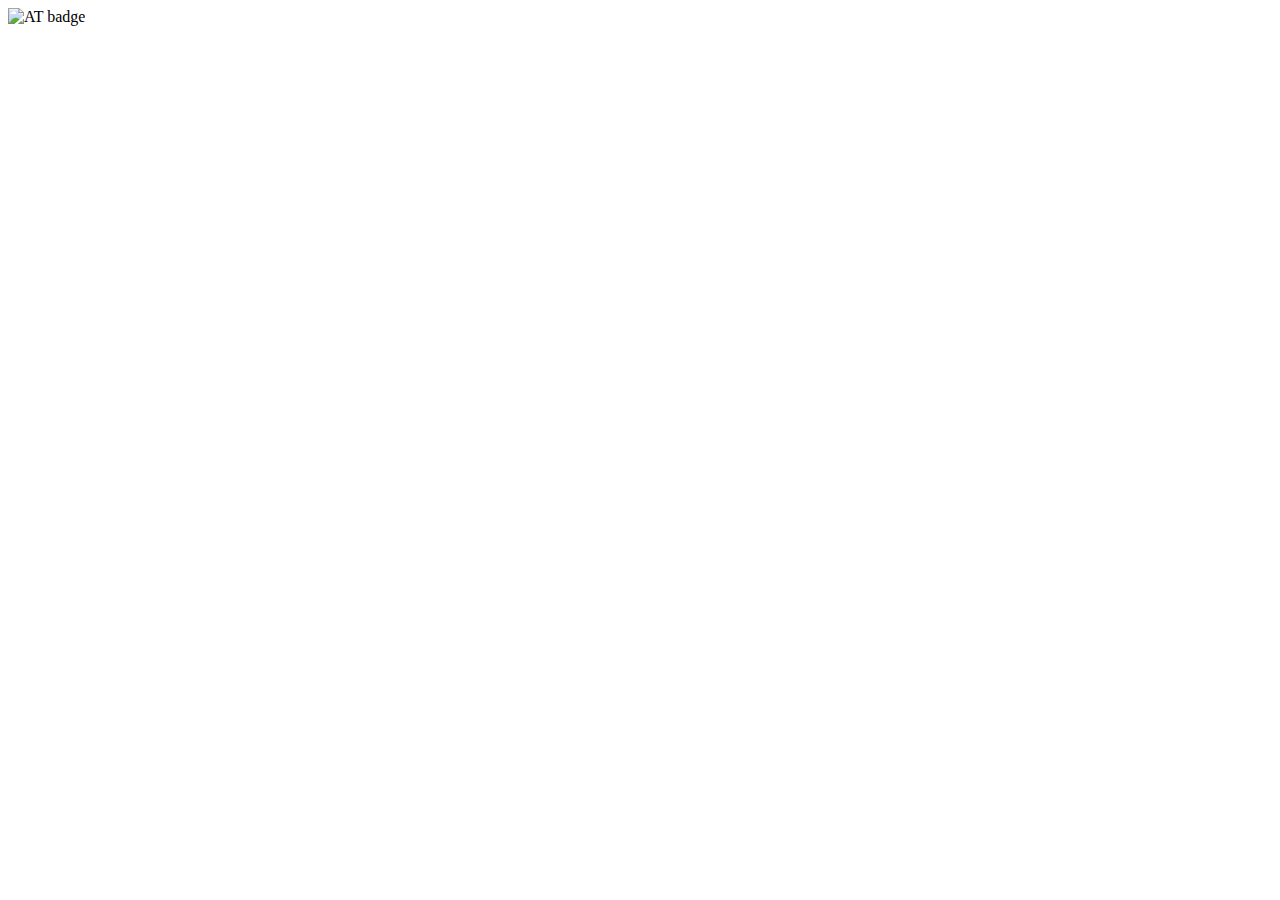
==== index.html @ 68be9c56 "second commit" ====
<!DOCTYPE html>
<html lang="en">
  <!-- The DOCTYPE tells the browser what kind of document this is (HTML) -->

  <head>
    <!-- The head tag includes important information about the page -->
    <meta charset="UTF-8">
    <!-- This is the title of your page (what appears in the name of a browser tab) -->
    <title>Dans Portfolio</title>
    <!-- The bootstrap css stylesheet -->
    <link rel="stylesheet" href="https://maxcdn.bootstrapcdn.com/bootstrap/4.0.0-beta.3/css/bootstrap.min.css" integrity="sha384-Zug+QiDoJOrZ5t4lssLdxGhVrurbmBWopoEl+M6BdEfwnCJZtKxi1KgxUyJq13dy" crossorigin="anonymous">
    <link rel="stylesheet" href="css/style.css">


  </head>

  <body>
    <header class="header">
      <div>
        <div class="logo">
          <img src="images/British_Army_Ammunition_Technician_Badge.jpg" alt="AT badge">
        </div>
        <div class="title">

        </div>
      </div>
    </header>

  </body>

</html>
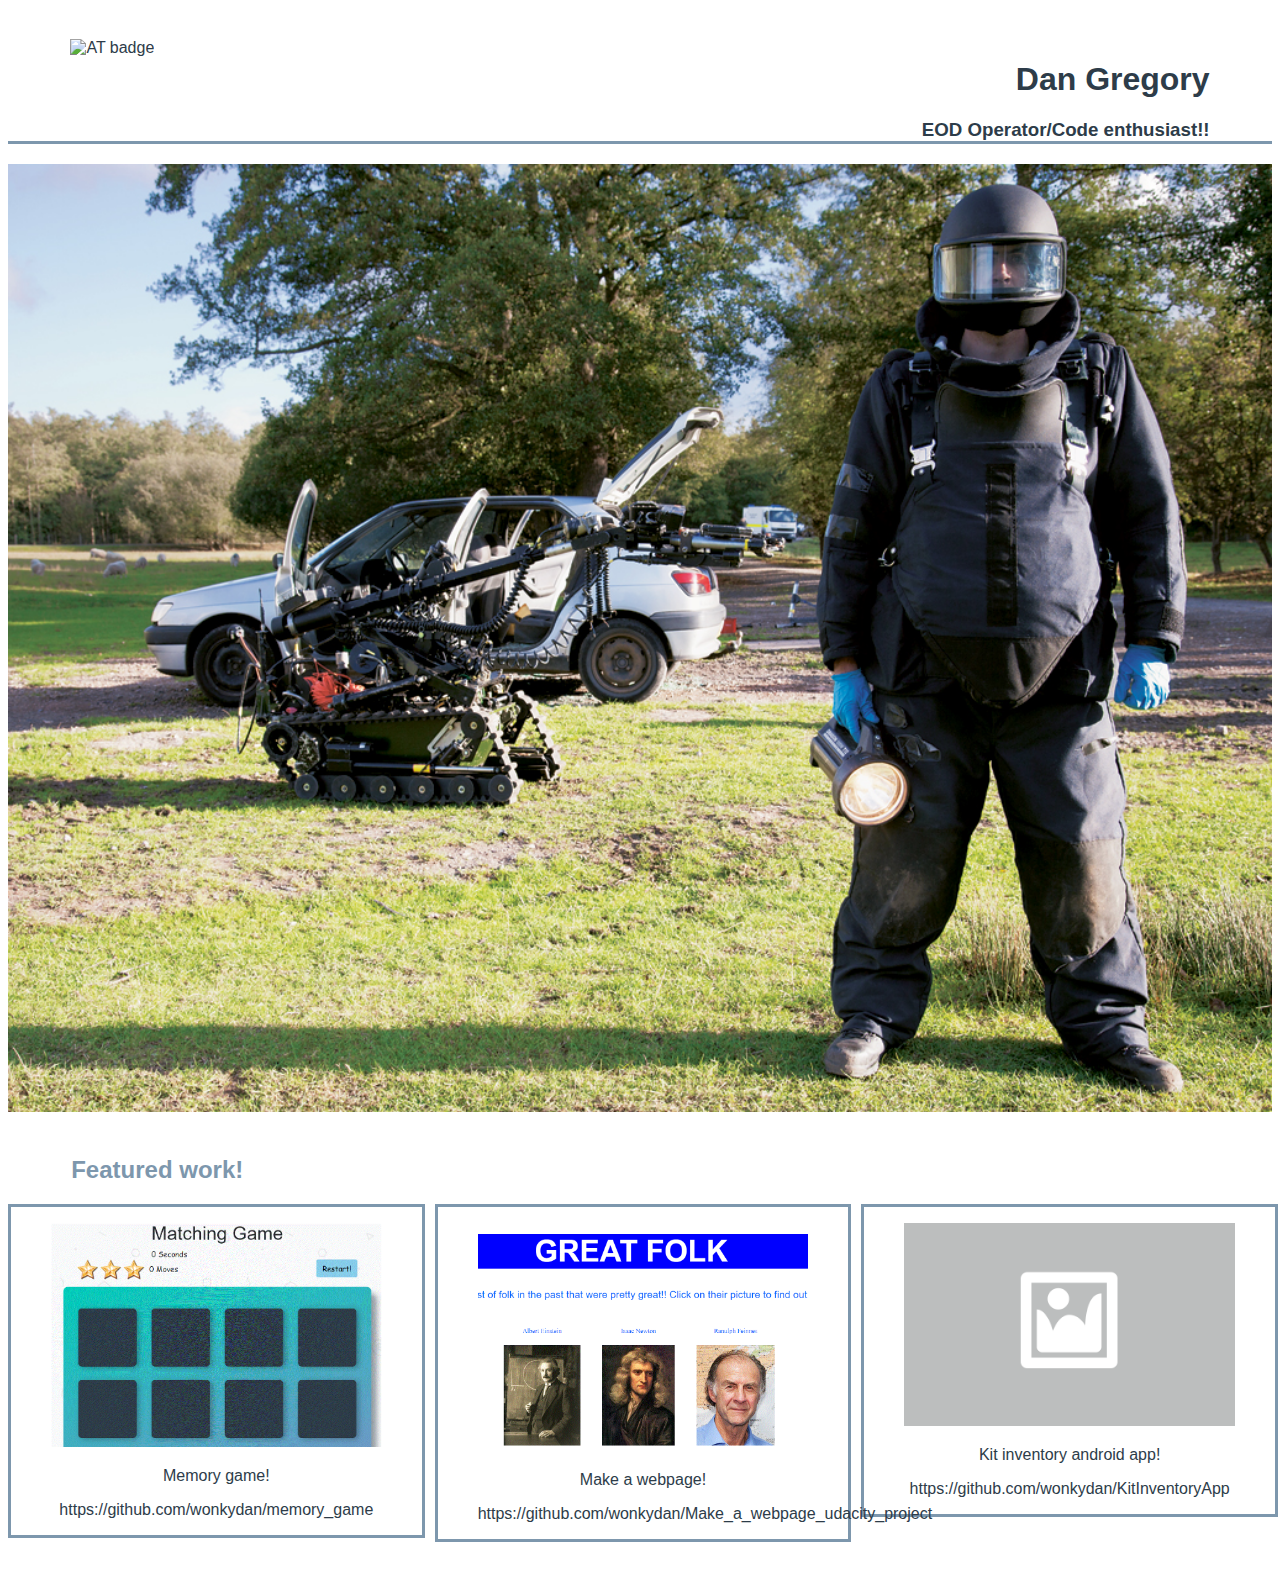
==== commit 07d0e904: "Second commit" ====
--- a/index.html
+++ b/index.html
@@ -21,10 +21,65 @@
           <img src="images/British_Army_Ammunition_Technician_Badge.jpg" alt="AT badge">
         </div>
         <div class="title">
-
+          <h1>Dan Gregory</h1>
+          <h3>EOD Operator/Code enthusiast!!</h3>
         </div>
       </div>
     </header>
+    <div class="main_section">
+      <!-- image taken from https://static.independent.co.uk/s3fs-public/thumbnails/image/2011/11/05/19/Newpic.jpg -->
+      <img class="main_image" src="images/EOD_operator_and_wheelbarow.jpg" alt="EOD operator and wheelbaror">
+      <div>
+        <h2 class="bottom_title">Featured work!</h2>
+        <div class="bottom_section">
+          <a href="https://github.com/wonkydan/memory_game">
+            <div class="bottom_item">
+              <figure>
+                <img src="images/match_game.gif" alt="placeholder" class="bottom_img">
+                <figcaption>
+                  <p>
+                    Memory game!
+                  </p>
+                  <p>
+                    https://github.com/wonkydan/memory_game
+                  </p>
+                </figcaption>
+              </figure>
+            </div>
+          </a>
+          <a href="https://github.com/wonkydan/Make_a_webpage_udacity_project">
+            <div class="bottom_item">
+              <figure>
+                <img src="images/site.gif" alt="placeholder" class="bottom_img">
+                <figcaption>
+                  <p>
+                    Make a webpage!
+                  </p>
+                  <p>
+                    https://github.com/wonkydan/Make_a_webpage_udacity_project
+                  </p>
+                </figcaption>
+              </figure>
+            </div>
+          </a>
+          <a href="https://github.com/wonkydan/KitInventoryApp">
+            <div class="bottom_item">
+              <figure>
+                <img src="images/placeholder.gif" alt="placeholder" class="bottom_img">
+                <figcaption>
+                  <p>
+                    Kit inventory android app!
+                  </p>
+                  <p>
+                    https://github.com/wonkydan/KitInventoryApp
+                  </p>
+                </figcaption>
+              </figure>
+            </div>
+          </a>
+        </div>
+      </div>
+    </div>
 
   </body>
 
--- a/css/style.css
+++ b/css/style.css
@@ -0,0 +1,65 @@
+body {
+  font-family: sans-serif;
+  color: #2d3c49;
+}
+
+figcaption {
+  text-align: center;
+}
+
+.header {
+  width: 100%;
+  border-bottom: 3px solid #7d97ad;
+  column-count: 2;
+  margin-bottom: 20px;
+}
+
+.logo {
+  width: 70%;
+  padding-top: 5%;
+  padding-bottom: 10%;
+  padding-left: 10%
+}
+
+.title {
+  text-align: right;
+  padding-top: 5%;
+  padding-right: 10%
+}
+
+.main_section {
+  width: 100%;
+}
+
+.main_image {
+  width: 100%;
+  margin-bottom: 20px;
+}
+
+.bottom_title {
+  padding-left: 5%;
+  color: #7d97ad;
+}
+
+.bottom_section a {
+  text-decoration: none;
+}
+
+.bottom_section {
+  width: 100%;
+  column-count: 3;
+}
+
+.bottom_item {
+  color: #2d3c49;
+  width: 100%;
+  border: 3px solid #7d97ad;
+  margin-bottom: : 5px;
+  margin-bottom: 2em;
+}
+
+.bottom_img {
+  width: 100%;
+  height: auto;
+  max-height: 300px;
+}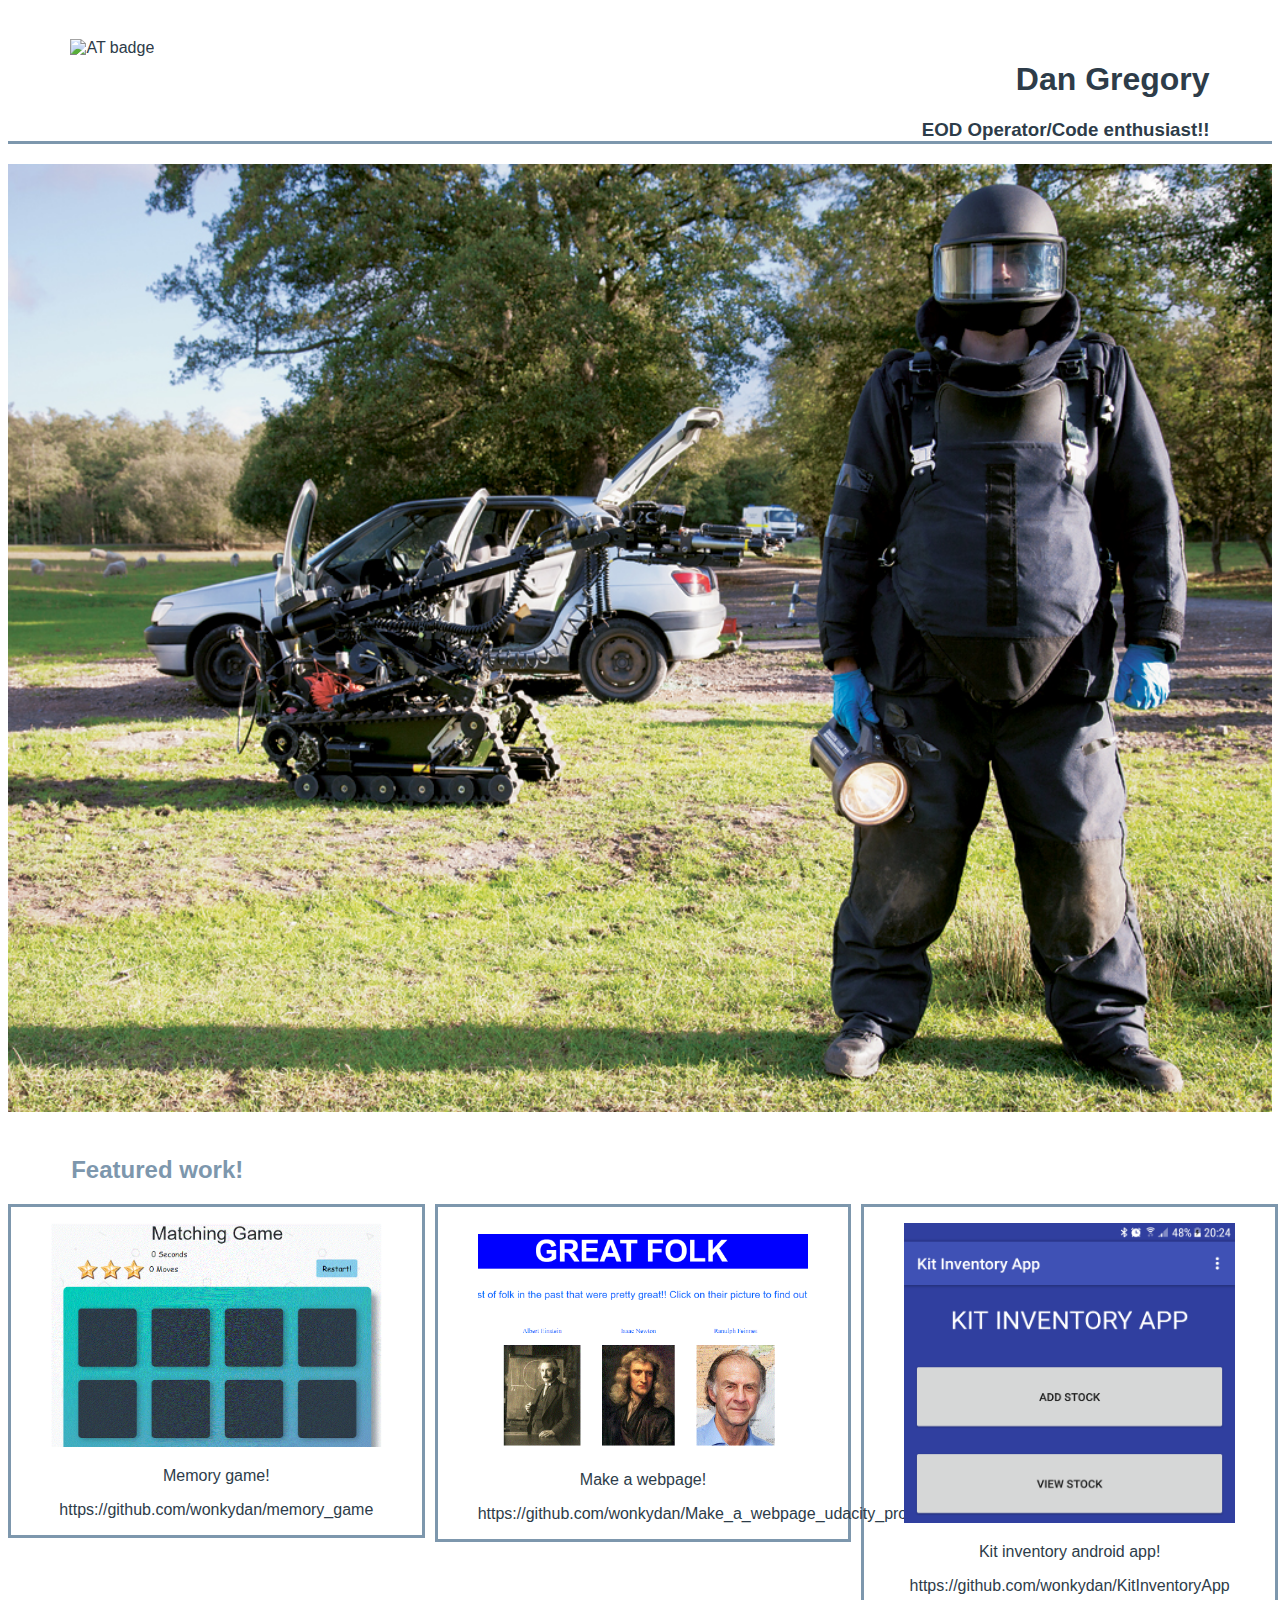
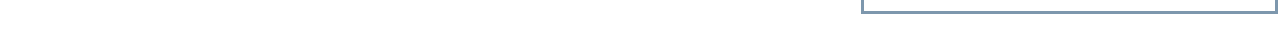
==== commit e5f766aa: "All photos added" ====
--- a/index.html
+++ b/index.html
@@ -15,6 +15,7 @@
   </head>
 
   <body>
+    <!-- The top section of the page with a log and my name/description -->
     <header class="header">
       <div>
         <div class="logo">
@@ -27,10 +28,12 @@
       </div>
     </header>
     <div class="main_section">
-      <!-- image taken from https://static.independent.co.uk/s3fs-public/thumbnails/image/2011/11/05/19/Newpic.jpg -->
+      <!-- image taken from https://static.independent.co.uk/s3fs-public/thumbnails/image/2011/11/05/19/Newpic.jpg
+            image of EOD operator by a wheelbarow-->
       <img class="main_image" src="images/EOD_operator_and_wheelbarow.jpg" alt="EOD operator and wheelbaror">
       <div>
         <h2 class="bottom_title">Featured work!</h2>
+        <!-- The bottom section of the page split into 3 columns which showcase my previous work-->
         <div class="bottom_section">
           <a href="https://github.com/wonkydan/memory_game">
             <div class="bottom_item">
@@ -65,7 +68,7 @@
           <a href="https://github.com/wonkydan/KitInventoryApp">
             <div class="bottom_item">
               <figure>
-                <img src="images/placeholder.gif" alt="placeholder" class="bottom_img">
+                <img src="images/kit_app.png" alt="placeholder" class="bottom_img">
                 <figcaption>
                   <p>
                     Kit inventory android app!
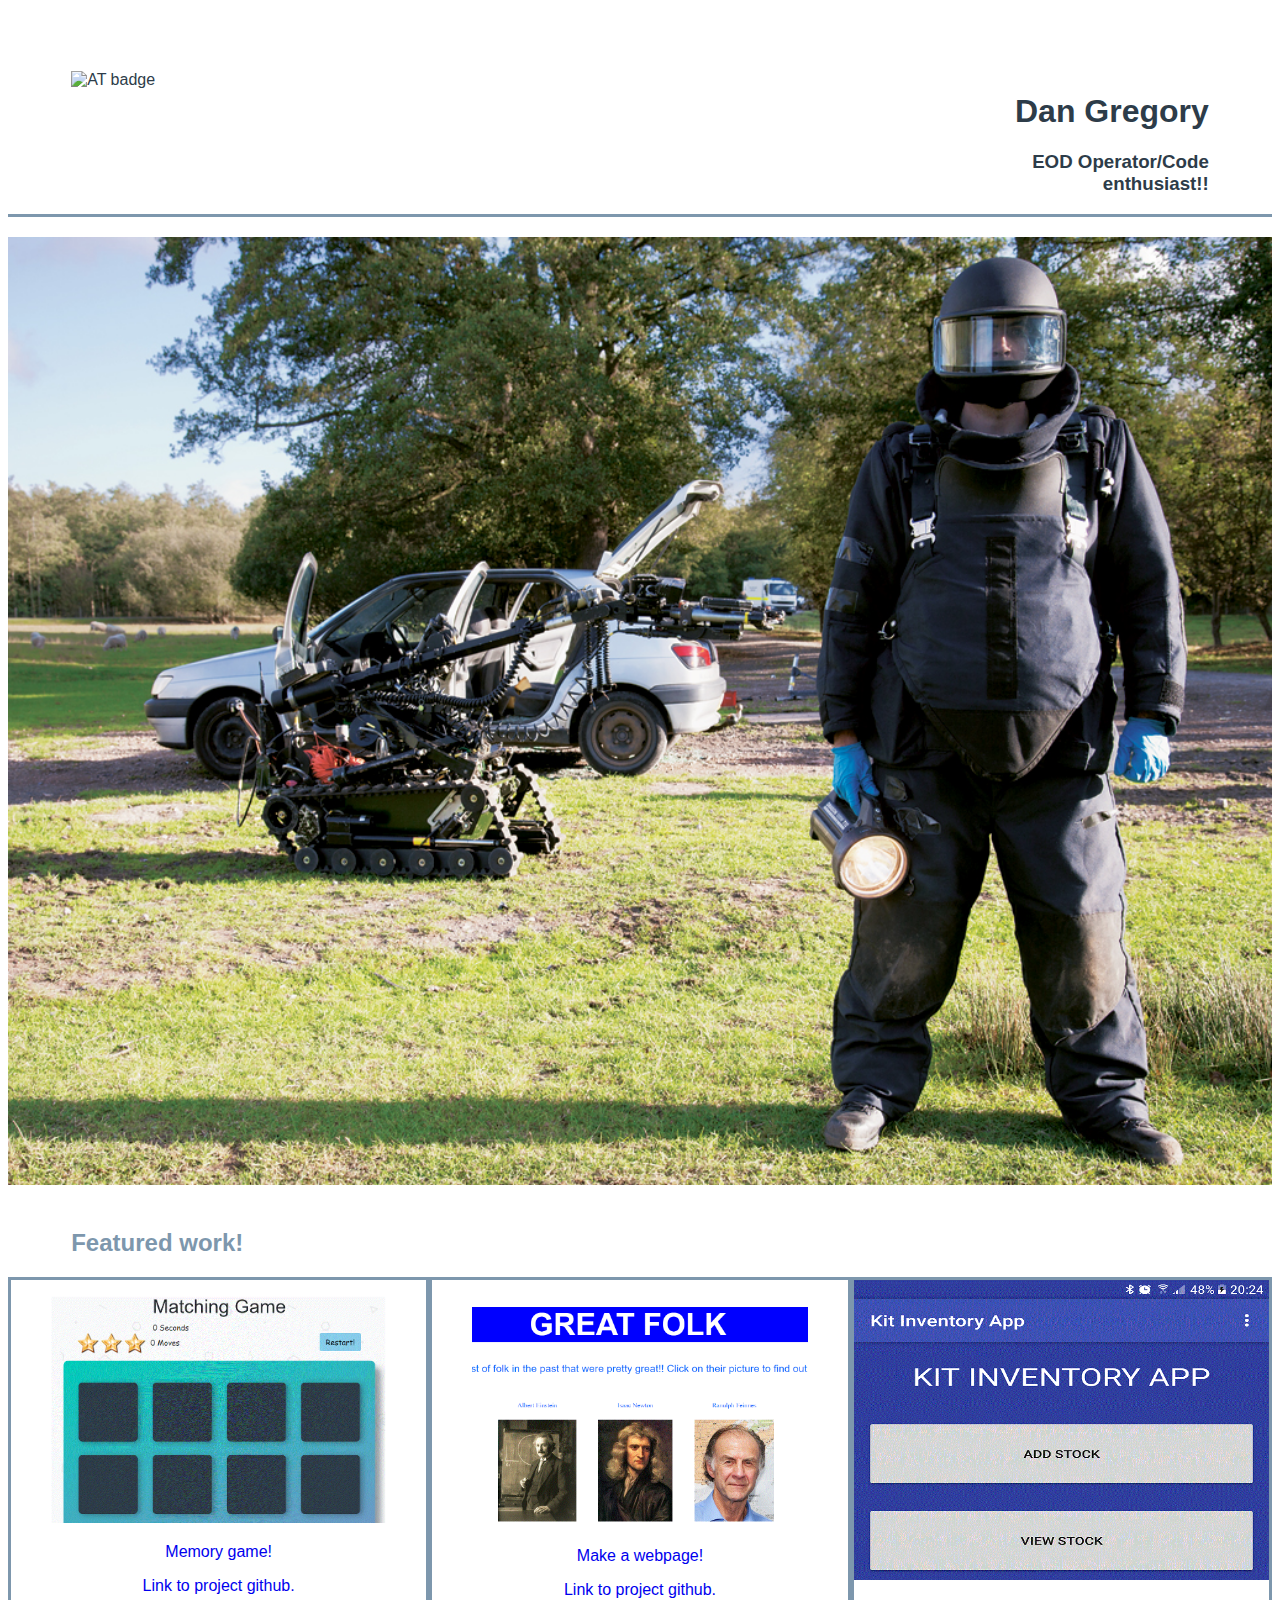
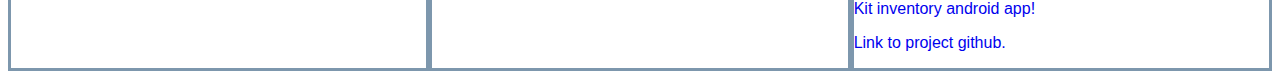
==== commit 64665337: "Ready for another review" ====
--- a/index.html
+++ b/index.html
@@ -8,16 +8,19 @@
     <!-- This is the title of your page (what appears in the name of a browser tab) -->
     <title>Dans Portfolio</title>
     <!-- The bootstrap css stylesheet -->
+    <link rel="stylesheet" href="https://cdnjs.cloudflare.com/ajax/libs/materialize/0.100.2/css/materialize.min.css">
     <link rel="stylesheet" href="https://maxcdn.bootstrapcdn.com/bootstrap/4.0.0-beta.3/css/bootstrap.min.css" integrity="sha384-Zug+QiDoJOrZ5t4lssLdxGhVrurbmBWopoEl+M6BdEfwnCJZtKxi1KgxUyJq13dy" crossorigin="anonymous">
+
+    <!-- importing flexbox -->
+    <link rel="stylesheet" href="https://unpkg.com/flexbox-style@latest/flexbox.min.css" />
     <link rel="stylesheet" href="css/style.css">
-
-
+    <meta name="viewport" content="width=device-width, initial-scale=1.0">
   </head>
 
   <body>
-    <!-- The top section of the page with a log and my name/description -->
-    <header class="header">
-      <div>
+    <div class="all">
+      <!-- The top section of the page with a log and my name/description -->
+      <header class="header">
         <div class="logo">
           <img src="images/British_Army_Ammunition_Technician_Badge.jpg" alt="AT badge">
         </div>
@@ -25,61 +28,69 @@
           <h1>Dan Gregory</h1>
           <h3>EOD Operator/Code enthusiast!!</h3>
         </div>
-      </div>
-    </header>
-    <div class="main_section">
-      <!-- image taken from https://static.independent.co.uk/s3fs-public/thumbnails/image/2011/11/05/19/Newpic.jpg
+      </header>
+      <div class="main_section">
+        <!-- image taken from https://static.independent.co.uk/s3fs-public/thumbnails/image/2011/11/05/19/Newpic.jpg
             image of EOD operator by a wheelbarow-->
-      <img class="main_image" src="images/EOD_operator_and_wheelbarow.jpg" alt="EOD operator and wheelbaror">
-      <div>
-        <h2 class="bottom_title">Featured work!</h2>
+        <div class="row">
+          <div class="col-xs-12 col-sm-12 col-md-12 col-lg-12">
+            <img class="main_image" src="images/EOD_operator_and_wheelbarow.jpg" alt="EOD operator and wheelbaror">
+          </div>
+        </div>
+        <div class="row">
+          <div class="col-xs-12 col-sm-12 col-md-12 col-lg-12">
+            <h2 class="bottom_title">Featured work!</h2>
+          </div>
+        </div>
         <!-- The bottom section of the page split into 3 columns which showcase my previous work-->
         <div class="bottom_section">
-          <a href="https://github.com/wonkydan/memory_game">
-            <div class="bottom_item">
-              <figure>
-                <img src="images/match_game.gif" alt="placeholder" class="bottom_img">
-                <figcaption>
-                  <p>
-                    Memory game!
-                  </p>
-                  <p>
-                    https://github.com/wonkydan/memory_game
-                  </p>
-                </figcaption>
-              </figure>
-            </div>
-          </a>
-          <a href="https://github.com/wonkydan/Make_a_webpage_udacity_project">
-            <div class="bottom_item">
-              <figure>
-                <img src="images/site.gif" alt="placeholder" class="bottom_img">
-                <figcaption>
-                  <p>
-                    Make a webpage!
-                  </p>
-                  <p>
-                    https://github.com/wonkydan/Make_a_webpage_udacity_project
-                  </p>
-                </figcaption>
-              </figure>
-            </div>
-          </a>
-          <a href="https://github.com/wonkydan/KitInventoryApp">
-            <div class="bottom_item">
-              <figure>
-                <img src="images/kit_app.png" alt="placeholder" class="bottom_img">
-                <figcaption>
-                  <p>
-                    Kit inventory android app!
-                  </p>
-                  <p>
-                    https://github.com/wonkydan/KitInventoryApp
-                  </p>
-                </figcaption>
-              </figure>
-            </div>
-          </a>
+          <div class="bottom_item">
+            <a href="https://github.com/wonkydan/memory_game">
+              <div class="container">
+                <figure>
+                  <img src="images/match_game.gif" alt="placeholder" class="bottom_img">
+                  <figcaption>
+                    <p>
+                      Memory game!
+                    </p>
+                    <p>
+                      Link to project github.
+                    </p>
+                  </figcaption>
+                </figure>
+              </div>
+            </a>
+          </div>
+          <div class="bottom_item">
+            <a href="https://github.com/wonkydan/Make_a_webpage_udacity_project">
+              <div class="container">
+                <figure>
+                  <img src="images/site.gif" alt="placeholder" class="bottom_img">
+                  <figcaption>
+                    <p>
+                      Make a webpage!
+                    </p>
+                    <p>
+                      Link to project github.
+                    </p>
+                  </figcaption>
+                </figure>
+              </div>
+            </a>
+          </div>
+          <div class="bottom_item">
+            <a href="https://github.com/wonkydan/KitInventoryApp">
+              <div class="container">
+                <img src="images/kit_app.gif" alt="placeholder" class="bottom_img">
+                <p>
+                  Kit inventory android app!
+                </p>
+                <p>
+                  Link to project github.
+                </p>
+              </div>
+            </a>
+          </div>
         </div>
       </div>
     </div>
--- a/css/style.css
+++ b/css/style.css
@@ -7,24 +7,31 @@
   text-align: center;
 }
 
+.all {
+  width: 100%;
+  display: flex;
+  flex-direction: column;
+}
+
 .header {
   width: 100%;
   border-bottom: 3px solid #7d97ad;
-  column-count: 2;
   margin-bottom: 20px;
+  display: inline-flex;
 }
 
 .logo {
   width: 70%;
   padding-top: 5%;
-  padding-bottom: 10%;
-  padding-left: 10%
+  padding-bottom: 10px;
+  padding-left: 5%;
 }
 
 .title {
   text-align: right;
   padding-top: 5%;
-  padding-right: 10%
+  padding-left: 10%;
+  padding-right: 5%;
 }
 
 .main_section {
@@ -48,18 +55,48 @@
 .bottom_section {
   width: 100%;
   column-count: 3;
+  display: flex;
 }
 
 .bottom_item {
   color: #2d3c49;
-  width: 100%;
+  width: 33%;
+  max-width: 33%;
   border: 3px solid #7d97ad;
-  margin-bottom: : 5px;
-  margin-bottom: 2em;
+  display: inline-flex;
+  flex-direction: column;
 }
 
 .bottom_img {
   width: 100%;
   height: auto;
+  max-height: 5em;
   max-height: 300px;
+}
+
+@media screen and (max-width: 900px) and (min-width: 426px) {
+  .bottom_section {
+    column-count: 2;
+    display: flex;
+    flex-wrap: wrap;
+  }
+  .bottom_item {
+    width: 50%;
+    max-width: 50%;
+  }
+}
+
+@media screen and (max-width: 425px) {
+  .logo {
+    display: none;
+  }
+  .bottom_section {
+    column-count: 1;
+    display: flex;
+    flex-wrap: wrap;
+  }
+  .bottom_item {
+    width: 100%;
+    max-width: 100%;
+  }
 }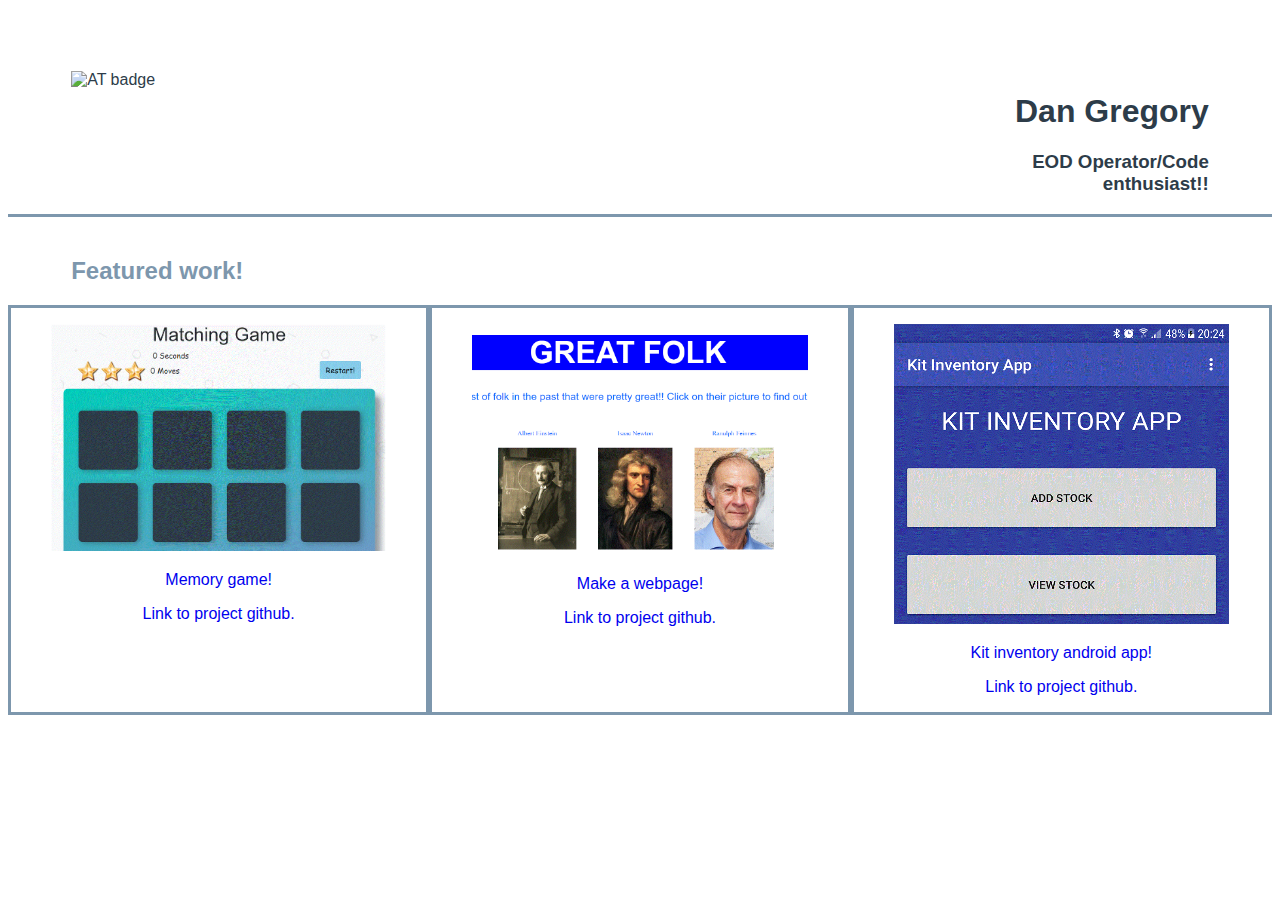
==== commit 21a0d9d6: "Added memory game" ====
--- a/index.html
+++ b/index.html
@@ -7,9 +7,6 @@
     <meta charset="UTF-8">
     <!-- This is the title of your page (what appears in the name of a browser tab) -->
     <title>Dans Portfolio</title>
-    <!-- The bootstrap css stylesheet -->
-    <link rel="stylesheet" href="https://cdnjs.cloudflare.com/ajax/libs/materialize/0.100.2/css/materialize.min.css">
-    <link rel="stylesheet" href="https://maxcdn.bootstrapcdn.com/bootstrap/4.0.0-beta.3/css/bootstrap.min.css" integrity="sha384-Zug+QiDoJOrZ5t4lssLdxGhVrurbmBWopoEl+M6BdEfwnCJZtKxi1KgxUyJq13dy" crossorigin="anonymous">
 
     <!-- importing flexbox -->
     <link rel="stylesheet" href="https://unpkg.com/flexbox-style@latest/flexbox.min.css" />
@@ -32,63 +29,57 @@
       <div class="main_section">
         <!-- image taken from https://static.independent.co.uk/s3fs-public/thumbnails/image/2011/11/05/19/Newpic.jpg
             image of EOD operator by a wheelbarow-->
+        <!-- <div class="row">
+          <img class="main_image" src="images/EOD_operator_and_wheelbarow.jpg" alt="EOD operator and wheelbaror">
+        </div> -->
         <div class="row">
-          <div class="col-xs-12 col-sm-12 col-md-12 col-lg-12">
-            <img class="main_image" src="images/EOD_operator_and_wheelbarow.jpg" alt="EOD operator and wheelbaror">
-          </div>
-        </div>
-        <div class="row">
-          <div class="col-xs-12 col-sm-12 col-md-12 col-lg-12">
-            <h2 class="bottom_title">Featured work!</h2>
-          </div>
+          <h2 class="bottom_title">Featured work!</h2>
         </div>
         <!-- The bottom section of the page split into 3 columns which showcase my previous work-->
         <div class="bottom_section">
           <div class="bottom_item">
-            <a href="https://github.com/wonkydan/memory_game">
-              <div class="container">
-                <figure>
-                  <img src="images/match_game.gif" alt="placeholder" class="bottom_img">
-                  <figcaption>
-                    <p>
-                      Memory game!
-                    </p>
-                    <p>
-                      Link to project github.
-                    </p>
-                  </figcaption>
-                </figure>
-              </div>
+            <a href="memory_game/memory.html">
+              <figure>
+                <img src="images/match_game.gif" alt="placeholder" class="bottom_img">
+                <figcaption>
+                  <p>
+                    Memory game!
+                  </p>
+                  <p>
+                    Link to project github.
+                  </p>
+                </figcaption>
+              </figure>
             </a>
           </div>
           <div class="bottom_item">
             <a href="https://github.com/wonkydan/Make_a_webpage_udacity_project">
-              <div class="container">
-                <figure>
-                  <img src="images/site.gif" alt="placeholder" class="bottom_img">
-                  <figcaption>
-                    <p>
-                      Make a webpage!
-                    </p>
-                    <p>
-                      Link to project github.
-                    </p>
-                  </figcaption>
-                </figure>
-              </div>
+              <figure>
+                <img src="images/site.gif" alt="Site screenshot" class="bottom_img">
+                <figcaption>
+                  <p>
+                    Make a webpage!
+                  </p>
+                  <p>
+                    Link to project github.
+                  </p>
+                </figcaption>
+              </figure>
             </a>
           </div>
           <div class="bottom_item">
             <a href="https://github.com/wonkydan/KitInventoryApp">
-              <div class="container">
+              <figure>
                 <img src="images/kit_app.gif" alt="placeholder" class="bottom_img">
-                <p>
-                  Kit inventory android app!
-                </p>
-                <p>
-                  Link to project github.
-                </p>
-              </div>
+                <figcaption>
+                  <p>
+                    Kit inventory android app!
+                  </p>
+                  <p>
+                    Link to project github.
+                  </p>
+                </figcaption>
+              </figure>
             </a>
           </div>
         </div>
